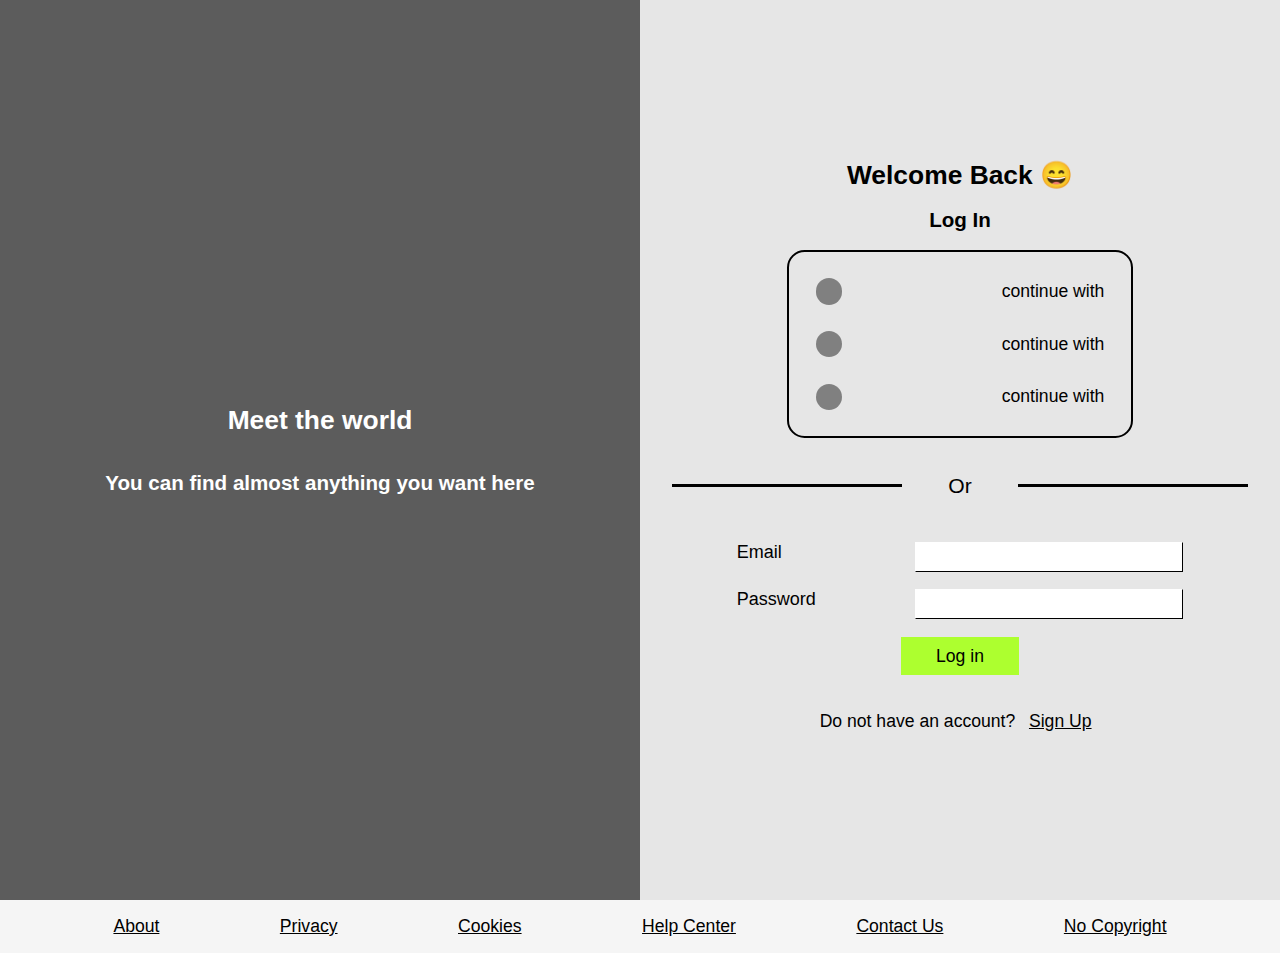
==== index.html @ dba64ed5 "cleaning main.html + post pure component" ====
<!DOCTYPE html>
<html lang="en">
  <head>
    <meta charset="UTF-8" />
    <meta http-equiv="X-UA-Compatible" content="IE=edge" />
    <meta name="viewport" content="width=device-width, initial-scale=1.0" />
    <link rel="stylesheet" href="./index.css" />
    <link rel="stylesheet" href="./styles/logIn.css" />
    <title>Social Unknown</title>
  </head>
  <body>
    <main class="main__log-in">
      <section class="main-left container">
        <h2>Meet the world</h2>
        <h3>You can find almost anything you want here</h3>
      </section>
      <section class="main-right container">
        <div class="main-right__sign-up" id="sign-up-container">
          <article class="main-right__log-in container">
            <h2>Explore the world</h2>
            <h3>Sign up</h3>
            <ul class="log-in__media-container">
              <li>
                <a href="" class="log-in__form-container__item">
                  <svg class="image-holder__small"></svg>
                  <span>continue with</span>
                </a>
              </li>
              <li>
                <a href="" class="log-in__form-container__item">
                  <svg class="image-holder__small"></svg>
                  <span>continue with</span>
                </a>
              </li>
              <li>
                <a href="" class="log-in__form-container__item">
                  <svg class="image-holder__small"></svg>
                  <span>continue with</span>
                </a>
              </li>
            </ul>
          </article>
          <div class="main-right__log-in container">
            <form action="" class="main-right__log-in__form container">
              <div class="log-in__form__input-container">
                <label for="">Email</label>
                <input
                  type="email"
                  name="email"
                  class="form__input-container__input"
                  autocomplete="off"
                />
              </div>
              <div class="log-in__form__input-container">
                <label for="">Password</label>
                <input
                  type="password"
                  name="password"
                  class="form__input-container__input"
                  autocomplete="off"
                />
              </div>
              <div class="log-in__form__input-container">
                <label for="">Repeat-Password</label>
                <input
                  type="password"
                  name="re-password"
                  class="form__input-container__input"
                  autocomplete="off"
                />
              </div>
              <button class="main-right__log-in__form__button">Sign Up</button>
            </form>
            <div>
              <span>Already have an account</span
              ><button class="sign-up-button">Log In</button>
            </div>
          </div>
        </div>
        <div class="flex__container">
          <article class="main-right__log-in container">
            <h2>Welcome Back 😄</h2>
            <h3>Log In</h3>
            <ul class="log-in__media-container">
              <li>
                <a href="" class="log-in__form-container__item">
                  <svg class="image-holder__small"></svg>
                  <span>continue with</span>
                </a>
              </li>
              <li>
                <a href="" class="log-in__form-container__item">
                  <svg class="image-holder__small"></svg>
                  <span>continue with</span>
                </a>
              </li>
              <li>
                <a href="" class="log-in__form-container__item">
                  <svg class="image-holder__small"></svg>
                  <span>continue with</span>
                </a>
              </li>
            </ul>
          </article>
          <div class="main-right__separator">Or</div>
          <div class="main-right__log-in container">
            <form action="" class="main-right__log-in__form container">
              <div class="log-in__form__input-container">
                <label for="">Email</label>
                <input
                  type="email"
                  name="email"
                  class="form__input-container__input"
                  autocomplete="off"
                />
              </div>
              <div class="log-in__form__input-container">
                <label for="">Password</label>
                <input
                  type="password"
                  name="password"
                  class="form__input-container__input"
                  autocomplete="off"
                />
              </div>
              <button class="main-right__log-in__form__button">Log in</button>
            </form>
            <div>
              <span>Do not have an account? </span>
              <button class="sign-up-button">Sign Up</button>
            </div>
          </div>
        </div>
      </section>
    </main>
    <footer class="footer">
      <a href="./pages/main.html">About</a>
      <a href="#">Privacy</a>
      <a href="#">Cookies</a>
      <a href="#">Help Center</a>
      <a href="#">Contact Us</a>
      <a href="#">No Copyright</a>
    </footer>
    <script src="scripts/landingPage.js"></script>
  </body>
</html>
---- index.css ----
* {
  margin: 0;
  padding: 0;
  border: 0;
  font-family: "Andika", sans-serif;
  box-sizing: border-box;
}
html {
  font-size: max(110%, 0.8vw);
}
body {
  background-color: var(--bg-color-secondary);
}
input,
button {
  font-size: inherit;
}
a {
  color: inherit;
  text-decoration: none;
}
:root {
  --bg-color-secondary: hsl(0, 0%, 90%);
  --bg-color-body: hsl(24, 100%, 50%);
  --border-container-color: hsl(0, 0%, 39%);
  --container-color: hsl(0, 0%, 85%);
  --font-color: hsl(0, 0%, 7%);
  --border-color: hsl(0, 0%, 7%);
  --font-color-optional: hsl(0, 0%, 100%);
  --footer-height: 3rem;
  --full-height-page: calc(100vh - var(--header-height));
  --header-height: 5rem;
  --header-svg-size: calc((var(--header-height) - 1rem));
  --svg-standard-size: 3rem;
  --width-limit: 80rem;
}
.main {
  display: flex;
  min-height: var(--full-height-page);
  max-width: var(--width-limit);
  position: relative;
  justify-content: center;
  gap: 1rem;
  margin: auto;
  padding: 1em 0;
}
.container {
  display: flex;
  flex-direction: column;
  align-items: center;
}
.menu-container {
  list-style: none;
  display: flex;
  flex-direction: column;
  justify-content: space-evenly;
  gap: 0.5rem;
}
.menu-header__title {
  font-size: 1.2em;
  font-weight: 400;
}
.flex {
  display: flex;
}
.flex__gap-sm {
  gap: 0.5rem;
}
.flex__gap-md {
  gap: 1rem;
}
.flex__gap-bg {
  gap: 2em;
}
.flex__row {
  flex-direction: row;
}
.flex__column {
  flex-direction: column;
}
.flex__sp-btw {
  justify-content: space-between;
}
.flex__sp-ard {
  justify-content: space-around;
}
.flex__item-start {
  align-items: start;
}
.flex__item-center {
  align-items: center;
}
.flex__container {
  display: flex;
  flex-direction: column;
  gap: 2em;
}
.width__full {
  width: 100%;
}
.svg-container__small {
  height: 1.5rem;
  width: 1.5rem;
  object-fit: contain;
}
.image-holder__small {
  height: 1.5rem;
  width: 1.5rem;
  background-color: gray;
  border-radius: 50%;
}
.image-holder__medium {
  height: 2rem;
  width: 2rem;
  background-color: gray;
  border-radius: 50%;
}
.image-holder {
  height: var(--svg-standard-size);
  width: var(--svg-standard-size);
  background-color: gray;
  border-radius: 50%;
}
.profile-image {
  margin: 0 1rem;
}
.profile-nickname{
  padding-left: 0.5rem;
  font-size: 0.9rem;
  font-weight: lighter;
}
.profile-nickname::before{
  content: "(";
}
.profile-nickname::after{
  content: ")";
}
.separator {
  position: relative;
}
.separator::after {
  content: "";
  width: 100%;
  height: 0.1rem;
  background-color: var(--border-color);
  bottom: -0.2rem;
  position: absolute;
}
.pd-left__md {
  padding-left: 1rem;
}
.pd-md {
  padding: 0.5rem;
}
.pd-sm {
  padding: 0.5rem;
}
.hamburger-btn {
  display: none;
  flex-direction: column;
  place-content: center;
  position: fixed;
  bottom: 0;
  right: 50%;
  transform: translate(50%, -15%);
  height: 3.5em;
  width: 3.5rem;
  background-color: var(--bg-color-secondary);
  border-radius: 50%;
  border: thin solid black;
  cursor: pointer;
  transition: 0.5s;
  z-index: 900;
}
.bar {
  width: 2rem;
  height: 3px;
  background-color: var(--bg-color-body);
  margin: 5px auto;
}
.hamburger-btn.open .bar:nth-child(1) {
  display: none;
}
.hamburger-btn.open .bar:nth-child(2) {
  transform: translateY(8px) rotate(45deg);
}
.hamburger-btn.open .bar:nth-child(3) {
  transform: translateY(-5px) rotate(-45deg);
}
/*-----------------header---------------*/
.current {
  background-color: var(--bg-color-secondary);
  border-radius: 0;
  height: var(--header-height);
  width: 4.5rem;
  display: flex;
  align-items: center;
}
.header {
  background-color: var(--bg-color-body);
  display: flex;
  justify-content: space-between;
  height: var(--header-height);
  padding: 0 1rem;
}
.header > a {
  display: flex;
  align-items: center;
}
.nav-log,
.nav-logo__alternative {
  height: calc(var(--header-height) - 1rem);
}
.nav-logo__alternative {
  display: none;
}
.logo:hover {
  height: 4.5rem;
}

.header__nav {
  position: relative;
  display: flex;
  justify-content: space-around;
  align-items: center;
  width: max(100%, 20rem);
  padding: 0 1rem;
}
.header__nav__navbar {
  display: flex;
  align-items: center;
  justify-content: space-evenly;
  list-style: none;
  min-width: 14rem;
  max-width: 20rem;
  gap: 1rem;
}
.navbar-item {
  background-color: var(--bg-color-secondary);
  border-radius: 50%;
  height: 4rem;
  width: 4rem;
  display: flex;
  align-items: center;
  justify-content: center;
  transition: transform 0.2s;
  cursor: pointer;
}
.navbar-item:not(.current):hover,
.navbar-item:not(.current):active {
  transform: scale(1.1);
}
.navbar-item__link {
  display: flex;
  align-items: center;
}
.navbar-item__text {
  display: none;
}
.current {
  background-color: var(--bg-color-secondary);
  border-radius: 0;
  height: var(--header-height);
  width: 4.5rem;
  display: flex;
  align-items: center;
}
.navbar-items.current svg {
  transform: scale(1.1);
}
.button-menu-responsive {
  display: none;
  background-color: var(--bg-color-secondary);
  border-radius: 50%;
}
.hidden-menu {
  display: none;
  position: fixed;
  min-height: 20rem;
  width: min(100%, 20rem);
  padding: 0.8rem 1rem;
  background-color: var(--bg-color-secondary);
  top: var(--header-height);
  right: 0;
  border-bottom: 0.3rem solid var(--border-container-color);
  border-left: 0.3rem solid var(--border-container-color);
  border-bottom-left-radius: 1.5em;
  z-index: 100;
}
.show {
  display: flex;
  flex-direction: column;
  justify-content: space-between;
  gap: 1rem;
}
.menu__item-link {
  display: flex;
  align-items: center;
  gap: 1rem;
}
.footer {
  font-size: 1em;
  display: flex;
  place-content: center space-evenly;
  flex-wrap: wrap;
  background-color: whitesmoke;
  width: 100%;
  gap: 0.4rem;
  height: var(--footer-height);
  text-decoration: underline;
}
@media (max-width: 500px) {
  .nav-log {
    display: none;
  }
  .nav-logo__alternative {
    display: block;
  }
  .navbar-item {
    width: 100%;
    border-radius: 0;
    background-color: var(--bg-color-body);
    color: var(--bg-color-secondary);
  }
  .navbar-item:not(.current):hover,
  .navbar-item:not(.current):active {
    background-color: var(--bg-color-secondary);
    color: var(--font-color);
  }
  .navbar-item:not(.current):active .navbar-item__link {
    stroke: var(--font-color);
  }
  .navbar-items:not(.current):hover .navbar-item__link {
    stroke: var(--bg-color-body);
  }
  .navbar-item__link {
    gap: 1.5rem;
  }
  .navbar-item__text {
    display: block;
  }
}
@media (max-width: 650px) {
  .main__container-right {
    display: none;
  }
}
@media (max-width: 850px) {
  .header__nav {
    justify-content: space-evenly;
  }
  .header__nav__navbar {
    display: none;
    position: fixed;
    top: var(--header-height);
    left: 0;
    right: 0;
    bottom: 0;
    flex-direction: column;
    height: calc(100vh - var(--header-height));
    max-width: none;
    padding: 1rem 0;
    align-items: center;
    background-color: var(--bg-color-body);
    z-index: 999;
  }
  .show-navbar {
    display: flex;
  }
  .navbar-item__link-svg {
    background-color: var(--bg-color-secondary);
    border-radius: 50%;
    padding: 0.3rem;
  }
  .navbar-item {
    width: 100%;
    border-radius: 0;
    background-color: var(--bg-color-body);
    color: var(--bg-color-secondary);
  }
  .navbar-item:not(.current):hover,
  .navbar-item:not(.current):active {
    background-color: var(--bg-color-secondary);
    color: var(--font-color);
  }
  .navbar-item:not(.current):active .navbar-item__link-svg {
    stroke: var(--font-color);
  }
  .navbar-item:not(.current):hover .navbar-item__link-svg {
    stroke: var(--bg-color-body);
  }
  .navbar-item__link {
    gap: 1.5rem;
  }
  .navbar-item__text {
    display: block;
  }
  .button-menu-responsive {
    display: block;
  }
}
@media (max-width: 1050px) {
  .hamburger-btn {
    display: flex;
  }
  .main__container-left {
    display: none;
  }
  .show-menu-left {
    display: flex;
    width: 100%;
    position: fixed;
    min-height: 100vh;
    height: 100vh;
    top: 0;
    bottom: 0;
    left: 0;
    right: 0;
    overflow-y: auto;
    background-color: var(--container-color);
    z-index: 100;
  }
}
@media (min-width: 1440px) {
  .header {
    justify-content: space-around;
  }
}
---- styles/logIn.css ----
.header {
  display: none;
}
.main__log-in{
  display: flex;
  min-height: 100vh;
  position: relative;
}
.main-left,
.main-right {
  position: relative;
  width: 50%;
}
.main-left {
  background: url("https://images.unsplash.com/photo-1511632765486-a01980e01a18?ixlib=rb-4.0.3&ixid=MnwxMjA3fDB8MHxwaG90by1wYWdlfHx8fGVufDB8fHx8&auto=format&fit=crop&w=870&q=80")
    center no-repeat;
  background-size: cover;
  display: flex;
  flex-wrap: wrap;
  align-items: center;
  justify-content: center;
  gap: 2em;
  color: white;
}
.main-left > * {
  position: relative;
  z-index: 1;
}
.main-left::after {
  content: "";
  position: absolute;
  background-color: black;
  height: 100%;
  width: 100%;
  opacity: 0.6;
}
.main-right {
  padding: 1em 0;
  justify-content: center;
  gap: 1em;
}
.main-right > * {
  width: 90%;
  justify-content: space-evenly;
}
.main-right__sign-up {
  display: flex;
  flex-direction: column;
  background-color: whitesmoke;
  height: 100%;
  width: 100%;
  position: absolute;
  top: 0;
  opacity: 0;
  transition: 0.2s;
  pointer-events: none;
}
.main-right__sign-up.open {
  opacity: 1;
  z-index: 1;
  pointer-events: all;
  color: black;
}
.sign-up-button {
  font-size: inherit;
  border: 0;
  cursor: pointer;
  text-decoration: underline;
  padding: 0.5rem;
  background-color: transparent;
}
.main-right__log-in {
  gap: 1rem;
}
.log-in__media-container {
  border: 0.15em solid black;
  border-radius: 1rem;
  list-style: none;
  padding: 1em;
  width: 60%;
  display: flex;
  flex-direction: column;
  gap: 0.5rem;
}
.log-in__form-container__item {
  display: flex;
  align-items: center;
  gap: 0.5rem;
  justify-content: space-between;
  padding: 0.5rem;
  border-radius: 0.5rem;
}
.log-in__form-container__item:hover,
.log-in__form-container__item:active {
  background-color: whitesmoke;
}
.log-in__form-container__item:hover,
.log-in__form-container__item:active a {
  color: black;
}
.main-right__separator {
  font-size: 1.2em;
  font-weight: 300;
  display: grid;
  place-items: center;
  position: relative;
}
.main-right__separator::before,
.main-right__separator::after {
  content: "";
  height: 0.2rem;
  width: 40%;
  position: absolute;
  background-color: black;
}
.main-right__separator::before {
  left: 0;
}
.main-right__separator::after {
  right: 0;
}
.main-right__log-in__form {
  padding: 0.5rem;
  width: 100%;
  gap: 1rem;
}
.log-in__form__input-container {
  display: flex;
  justify-content: space-between;
  flex-wrap: wrap;
  font-size: large;
  width: 80%;
}
.form__input-container__input {
  width: max(8rem, 60%);
  font-size: inherit;
  padding: 0.2rem 0.4rem;
  border-right: thin solid black;
  border-bottom: thin solid black;
  border-top: thin solid transparent;
  border-left: thin solid transparent;
  outline: 0;
  transition: 0.3s;
}
.form__input-container__input:focus {
  border: thin solid black;
}
.main-right__log-in__form__button {
  font-size: inherit;
  border: 0;
  padding: 0.5rem 2rem;
  background-color: greenyellow;
}
.footer {
  font-size: 1em;
  display: flex;
  place-content: center space-evenly;
  flex-wrap: wrap;
  background-color: whitesmoke;
  width: 100%;
  gap: 0.4rem;
  height: var(--footer-height);
  text-decoration: underline;
}
@media (max-width: 750px) {
  .main-left {
    position: absolute;
    width: 100%;
    height: 100%;
  }
  .main-left > * {
    display: none;
  }
  .main-right {
    width: 100%;
  }
  .main-right > * {
    color: white;
  }
  .log-in__media-container {
    width: max(80%, 14rem);
  }
}
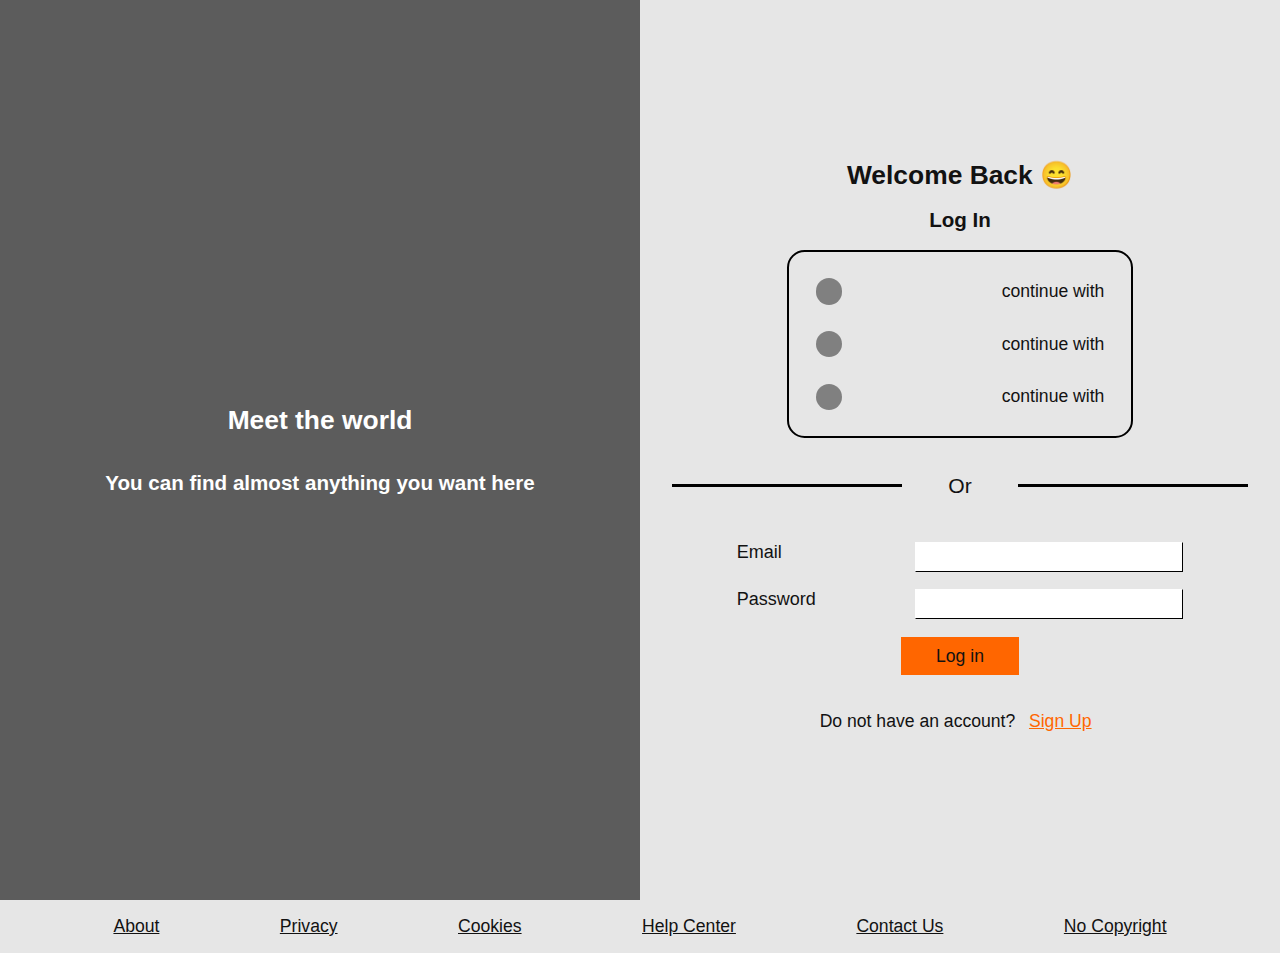
==== commit f60e2070: "styles index page fixed" ====
--- a/index.html
+++ b/index.html
@@ -10,13 +10,15 @@
   </head>
   <body>
     <main class="main__log-in">
-      <section class="main-left container">
+      <section class="main-left flex flex__column flex__sp-evl">
         <h2>Meet the world</h2>
         <h3>You can find almost anything you want here</h3>
       </section>
-      <section class="main-right container">
+      <section class="main-right flex flex__item-center">
         <div class="main-right__sign-up" id="sign-up-container">
-          <article class="main-right__log-in container">
+          <article
+            class="main-right__log-in flex flex__item-center flex__column"
+          >
             <h2>Explore the world</h2>
             <h3>Sign up</h3>
             <ul class="log-in__media-container">
@@ -40,8 +42,11 @@
               </li>
             </ul>
           </article>
-          <div class="main-right__log-in container">
-            <form action="" class="main-right__log-in__form container">
+          <div class="main-right__log-in flex flex__item-center flex__column">
+            <form
+              action=""
+              class="main-right__log-in__form flex flex__item-center flex__column"
+            >
               <div class="log-in__form__input-container">
                 <label for="">Email</label>
                 <input
@@ -78,7 +83,9 @@
           </div>
         </div>
         <div class="flex__container">
-          <article class="main-right__log-in container">
+          <article
+            class="main-right__log-in flex flex__column flex__item-center flex__sp-center"
+          >
             <h2>Welcome Back 😄</h2>
             <h3>Log In</h3>
             <ul class="log-in__media-container">
@@ -103,8 +110,11 @@
             </ul>
           </article>
           <div class="main-right__separator">Or</div>
-          <div class="main-right__log-in container">
-            <form action="" class="main-right__log-in__form container">
+          <div class="main-right__log-in flex flex__item-center flex__column">
+            <form
+              action=""
+              class="main-right__log-in__form flex flex__column flex__item-center"
+            >
               <div class="log-in__form__input-container">
                 <label for="">Email</label>
                 <input
--- a/index.css
+++ b/index.css
@@ -10,6 +10,14 @@
 }
 body {
   background-color: var(--bg-color-secondary);
+  color: var(--font-color);
+}
+body.dark-mode {
+  --bg-color-secondary: hsl(0, 0%, 11%);
+  --border-color: hsl(0, 0%, 82%);
+  --container-color: hsl(0, 0%, 25%);
+  --font-color: hsl(0, 0%, 100%);
+  --font-color-optional: hsl(0, 0%, 0%);
 }
 input,
 button {
@@ -18,6 +26,9 @@
 a {
   color: inherit;
   text-decoration: none;
+}
+.footer__a {
+  text-decoration: underline;
 }
 :root {
   --bg-color-secondary: hsl(0, 0%, 90%);
@@ -25,6 +36,7 @@
   --border-container-color: hsl(0, 0%, 39%);
   --container-color: hsl(0, 0%, 85%);
   --font-color: hsl(0, 0%, 7%);
+  --font-color-static: hsl(0, 0%, 7%);
   --border-color: hsl(0, 0%, 7%);
   --font-color-optional: hsl(0, 0%, 100%);
   --footer-height: 3rem;
@@ -44,17 +56,12 @@
   margin: auto;
   padding: 1em 0;
 }
-.container {
-  display: flex;
-  flex-direction: column;
-  align-items: center;
-}
 .menu-container {
   list-style: none;
   display: flex;
   flex-direction: column;
   justify-content: space-evenly;
-  gap: 0.5rem;
+  gap: 0.8rem;
 }
 .menu-header__title {
   font-size: 1.2em;
@@ -78,12 +85,19 @@
 .flex__column {
   flex-direction: column;
 }
+.flex__sp-center {
+  justify-content: center;
+}
 .flex__sp-btw {
   justify-content: space-between;
 }
 .flex__sp-ard {
   justify-content: space-around;
 }
+.flex__sp-evl {
+  justify-content: space-around;
+}
+
 .flex__item-start {
   align-items: start;
 }
@@ -95,8 +109,20 @@
   flex-direction: column;
   gap: 2em;
 }
+.flex__wrap {
+  flex-wrap: wrap;
+}
+.width__90 {
+  width: 90%;
+}
 .width__full {
   width: 100%;
+}
+.width__md {
+  width: 50%;
+}
+.margin__all-right {
+  margin-right: auto;
 }
 .svg-container__small {
   height: 1.5rem;
@@ -124,15 +150,15 @@
 .profile-image {
   margin: 0 1rem;
 }
-.profile-nickname{
+.profile-nickname {
   padding-left: 0.5rem;
   font-size: 0.9rem;
   font-weight: lighter;
 }
-.profile-nickname::before{
+.profile-nickname::before {
   content: "(";
 }
-.profile-nickname::after{
+.profile-nickname::after {
   content: ")";
 }
 .separator {
@@ -140,20 +166,79 @@
 }
 .separator::after {
   content: "";
-  width: 100%;
+  width: 90%;
   height: 0.1rem;
   background-color: var(--border-color);
   bottom: -0.2rem;
   position: absolute;
+  left: 50%;
+  transform: translate(-50%, -50%);
+}
+.border__radius-sm {
+  border-radius: 0.5rem;
+}
+.bg__primary {
+  background-color: var(--bg-color-body);
+}
+.bg__container {
+  background-color: var(--container-color);
+}
+.color-text {
+  color: var(--font-color);
+}
+.container__bg-main {
+  background-color: var(--bg-color-secondary);
+}
+.container__bg-container {
+  background-color: var(--container-color);
+}
+.cursor__pointer {
+  cursor: pointer;
+}
+.pd-top__bg {
+  padding-top: 1.5rem;
+}
+.pd-top__md {
+  padding-top: 1rem;
 }
 .pd-left__md {
   padding-left: 1rem;
 }
 .pd-md {
-  padding: 0.5rem;
+  padding: 1rem;
 }
 .pd-sm {
   padding: 0.5rem;
+}
+.text-center {
+  text-align: center;
+}
+.user__active,
+.user__offline {
+  height: 0.8rem;
+  width: 0.8rem;
+  border-radius: 50%;
+  left: 70%;
+  top: 0;
+  position: absolute;
+}
+.user__active {
+  background-color: rgb(33, 224, 33);
+}
+.user__offline {
+  background-color: rgb(197, 194, 194);
+}
+.user__image-sm {
+  height: 3rem;
+  width: 3rem;
+  object-fit: cover;
+  border-radius: 50%;
+}
+.user__image-smaller {
+  height: 2rem;
+  width: 2rem;
+  object-fit: cover;
+  border-radius: 50%;
 }
 .hamburger-btn {
   display: none;
@@ -202,20 +287,15 @@
   justify-content: space-between;
   height: var(--header-height);
   padding: 0 1rem;
+  gap: 5rem;
 }
 .header > a {
   display: flex;
   align-items: center;
 }
-.nav-log,
-.nav-logo__alternative {
+.logo-container img {
   height: calc(var(--header-height) - 1rem);
-}
-.nav-logo__alternative {
-  display: none;
-}
-.logo:hover {
-  height: 4.5rem;
+  width: auto;
 }
 
 .header__nav {
@@ -223,7 +303,7 @@
   display: flex;
   justify-content: space-around;
   align-items: center;
-  width: max(100%, 20rem);
+  width: max(60%, 20rem);
   padding: 0 1rem;
 }
 .header__nav__navbar {
@@ -290,32 +370,99 @@
 .show {
   display: flex;
   flex-direction: column;
-  justify-content: space-between;
+  /* justify-content: space-between; */
   gap: 1rem;
 }
 .menu__item-link {
   display: flex;
   align-items: center;
   gap: 1rem;
-}
-.footer {
-  font-size: 1em;
-  display: flex;
-  place-content: center space-evenly;
-  flex-wrap: wrap;
-  background-color: whitesmoke;
-  width: 100%;
-  gap: 0.4rem;
-  height: var(--footer-height);
-  text-decoration: underline;
-}
+  padding: 0.3rem;
+  border-radius: 0.5rem;
+  cursor: pointer;
+}
+.menu__item-link:not(.notHover):hover {
+  background-color: var(--bg-color-body);
+}
+.to-hover:hover {
+  background-color: var(--bg-color-body);
+}
+
+.to-hover:hover > svg,
+.to-hover:hover > img {
+  transition: filter 0.2s;
+  filter: invert(100%) sepia(0%) saturate(0%) hue-rotate(142deg)
+    brightness(105%) contrast(102%);
+}
+.to-hover:hover > img {
+  transition: none;
+}
+.menu-dark-mode__bg {
+  width: 3em;
+  height: 1.4em;
+  background-color: var(--bg-color-body);
+  border-radius: 0.8rem;
+}
+.menu-dark-mode__button {
+  width: 1.4em;
+  height: 1.4em;
+  background-color: white;
+  border-radius: 0.8rem;
+  transition: 0.3s;
+}
+.menu-dark-mode__button.on {
+  transform: translateX(115%);
+}
+/*--------------Main Containers------------*/
+
+[class^="main__container"] {
+  min-width: 25%;
+  height: max(20rem, 80vh);
+  overflow-y: auto;
+}
+[class^="main__container"]::-webkit-scrollbar {
+  background-color: transparent;
+  width: 0.4rem;
+}
+[class^="main__container"]::-webkit-scrollbar-thumb {
+  background-color: var(--bg-color-body);
+  border-radius: 0.5rem;
+}
+.main__container-left {
+  display: flex;
+  justify-content: space-around;
+}
+.menu-left__item-logo {
+  width: 2rem;
+  height: 2rem;
+  object-fit: contain;
+}
+
+.form__input-container {
+  display: flex;
+}
+.form__input {
+  padding: 0.2rem;
+  outline: transparent;
+  border: none;
+  width: max(10rem, 80%);
+}
+.form__button {
+  background-color: var(--bg-color-body);
+  color: var(--font-color-optional);
+  padding: 0.2rem 0.4rem;
+}
+.hidden__menu-grid {
+  display: grid;
+  grid-template-columns: repeat(2, 1fr);
+  grid-template-rows: repeat(2, 1fr);
+}
+
+.hidden__menu-img {
+  grid-row: span 2;
+}
+
 @media (max-width: 500px) {
-  .nav-log {
-    display: none;
-  }
-  .nav-logo__alternative {
-    display: block;
-  }
   .navbar-item {
     width: 100%;
     border-radius: 0;
--- a/styles/logIn.css
+++ b/styles/logIn.css
@@ -1,7 +1,7 @@
 .header {
   display: none;
 }
-.main__log-in{
+.main__log-in {
   display: flex;
   min-height: 100vh;
   position: relative;
@@ -68,6 +68,7 @@
   text-decoration: underline;
   padding: 0.5rem;
   background-color: transparent;
+  color: var(--bg-color-body);
 }
 .main-right__log-in {
   gap: 1rem;
@@ -149,14 +150,14 @@
   font-size: inherit;
   border: 0;
   padding: 0.5rem 2rem;
-  background-color: greenyellow;
+  background-color: var(--bg-color-body);
+  color: var(--primary-color);
 }
 .footer {
   font-size: 1em;
   display: flex;
   place-content: center space-evenly;
   flex-wrap: wrap;
-  background-color: whitesmoke;
   width: 100%;
   gap: 0.4rem;
   height: var(--footer-height);
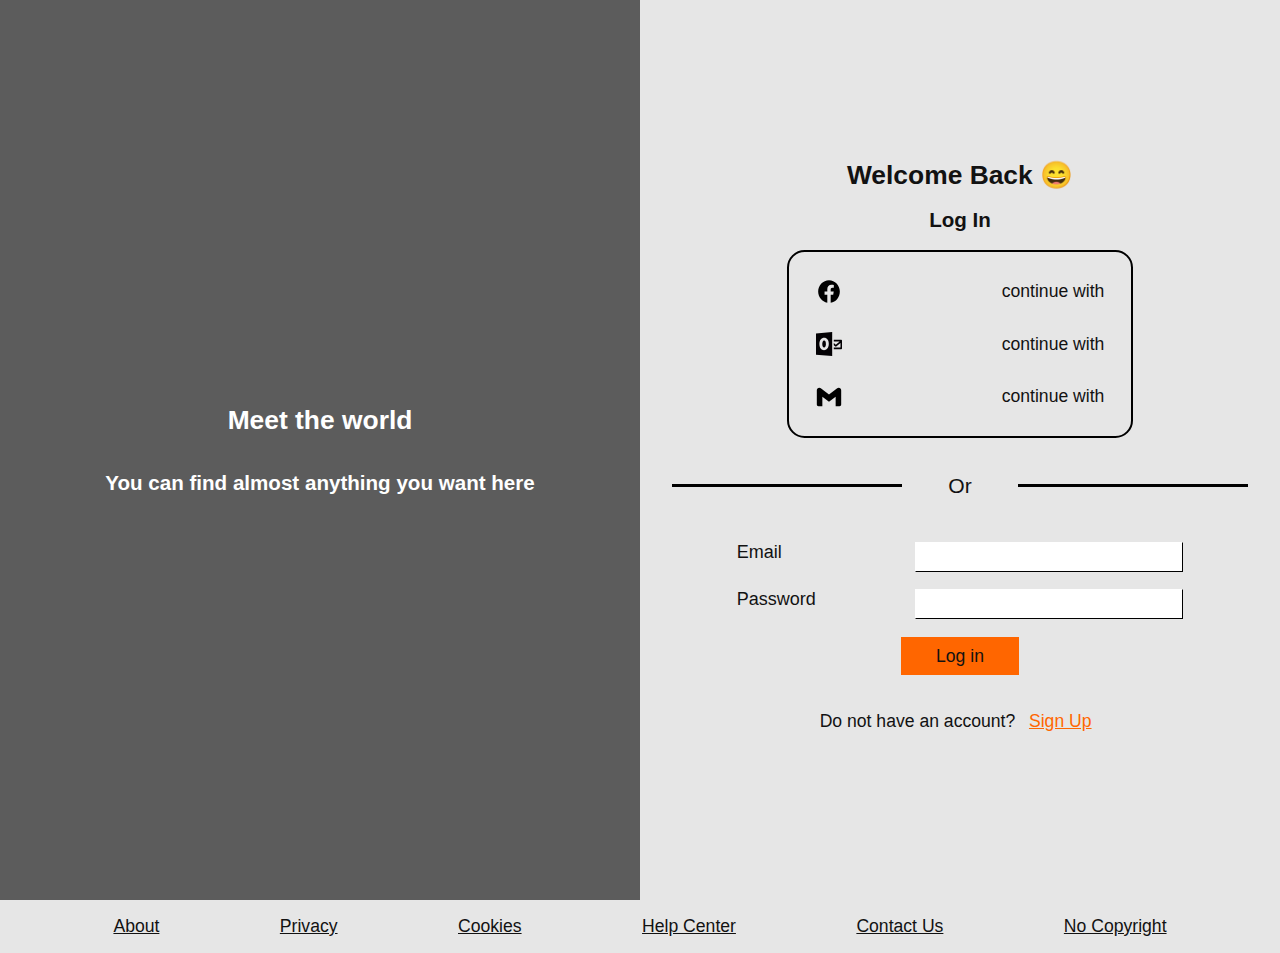
==== commit 879f8516: "img updated" ====
--- a/index.html
+++ b/index.html
@@ -24,19 +24,31 @@
             <ul class="log-in__media-container">
               <li>
                 <a href="" class="log-in__form-container__item">
-                  <svg class="image-holder__small"></svg>
+                  <img
+                    src="./assets/svg/facebook.svg"
+                    class="svg-container__small"
+                    alt=""
+                  />
                   <span>continue with</span>
                 </a>
               </li>
               <li>
                 <a href="" class="log-in__form-container__item">
-                  <svg class="image-holder__small"></svg>
+                  <img
+                    src="./assets/svg/outlook.svg"
+                    class="svg-container__small"
+                    alt=""
+                  />
                   <span>continue with</span>
                 </a>
               </li>
               <li>
                 <a href="" class="log-in__form-container__item">
-                  <svg class="image-holder__small"></svg>
+                  <img
+                    src="./assets/svg/gmail.svg"
+                    class="svg-container__small"
+                    alt=""
+                  />
                   <span>continue with</span>
                 </a>
               </li>
@@ -91,19 +103,31 @@
             <ul class="log-in__media-container">
               <li>
                 <a href="" class="log-in__form-container__item">
-                  <svg class="image-holder__small"></svg>
+                  <img
+                    src="./assets/svg/facebook.svg"
+                    class="svg-container__small"
+                    alt=""
+                  />
                   <span>continue with</span>
                 </a>
               </li>
               <li>
                 <a href="" class="log-in__form-container__item">
-                  <svg class="image-holder__small"></svg>
+                  <img
+                    src="./assets/svg/outlook.svg"
+                    class="svg-container__small"
+                    alt=""
+                  />
                   <span>continue with</span>
                 </a>
               </li>
               <li>
                 <a href="" class="log-in__form-container__item">
-                  <svg class="image-holder__small"></svg>
+                  <img
+                    src="./assets/svg/gmail.svg"
+                    class="svg-container__small"
+                    alt=""
+                  />
                   <span>continue with</span>
                 </a>
               </li>
--- a/index.css
+++ b/index.css
@@ -67,6 +67,18 @@
   font-size: 1.2em;
   font-weight: 400;
 }
+.overflow-x {
+  overflow-x: auto;
+}
+.overflow-y {
+  overflow-y: auto;
+}
+.grid {
+  display: grid;
+}
+.place-items-center {
+  place-items: center;
+}
 .flex {
   display: flex;
 }
@@ -112,17 +124,35 @@
 .flex__wrap {
   flex-wrap: wrap;
 }
+.height__full {
+  height: 100%;
+}
+.width__30 {
+  width: 30%;
+}
+.width__40 {
+  width: 40%;
+}
+.width__md {
+  width: 50%;
+}
+.width__60 {
+  width: 60%;
+}
+.width__70 {
+  width: 70%;
+}
 .width__90 {
   width: 90%;
 }
 .width__full {
   width: 100%;
 }
-.width__md {
-  width: 50%;
-}
 .margin__all-right {
   margin-right: auto;
+}
+.margin__all-left {
+  margin-left: auto;
 }
 .svg-container__small {
   height: 1.5rem;
@@ -212,6 +242,9 @@
 }
 .text-center {
   text-align: center;
+}
+.relative {
+  position: relative;
 }
 .user__active,
 .user__offline {
@@ -255,7 +288,7 @@
   border: thin solid black;
   cursor: pointer;
   transition: 0.5s;
-  z-index: 900;
+  z-index: 999;
 }
 .bar {
   width: 2rem;
@@ -284,10 +317,13 @@
 .header {
   background-color: var(--bg-color-body);
   display: flex;
-  justify-content: space-between;
+  justify-content: center;
   height: var(--header-height);
   padding: 0 1rem;
   gap: 5rem;
+  position: sticky;
+  top: 0;
+  z-index: 1;
 }
 .header > a {
   display: flex;
@@ -297,11 +333,13 @@
   height: calc(var(--header-height) - 1rem);
   width: auto;
 }
-
+.width__limit {
+  max-width: var(--width-limit);
+}
 .header__nav {
   position: relative;
   display: flex;
-  justify-content: space-around;
+  justify-content: space-between;
   align-items: center;
   width: max(60%, 20rem);
   padding: 0 1rem;
@@ -431,6 +469,8 @@
 .main__container-left {
   display: flex;
   justify-content: space-around;
+  position: sticky;
+  top: var(--header-height);
 }
 .menu-left__item-logo {
   width: 2rem;
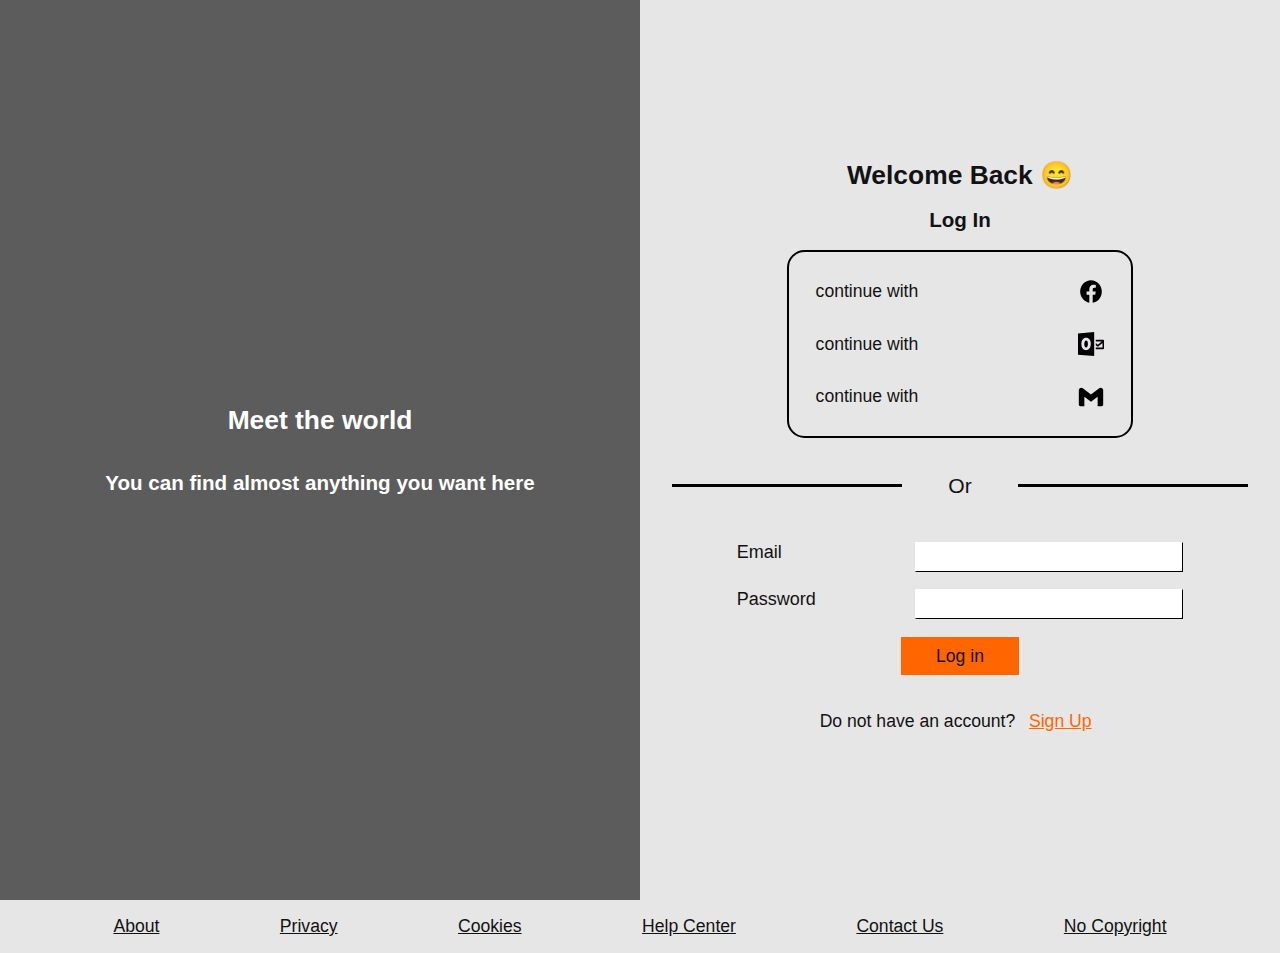
==== commit bb6af268: "images + svg colors change" ====
--- a/index.html
+++ b/index.html
@@ -24,32 +24,32 @@
             <ul class="log-in__media-container">
               <li>
                 <a href="" class="log-in__form-container__item">
+                  <span>continue with</span>
                   <img
                     src="./assets/svg/facebook.svg"
                     class="svg-container__small"
                     alt=""
                   />
-                  <span>continue with</span>
                 </a>
               </li>
               <li>
                 <a href="" class="log-in__form-container__item">
+                  <span>continue with</span>
                   <img
                     src="./assets/svg/outlook.svg"
                     class="svg-container__small"
                     alt=""
                   />
-                  <span>continue with</span>
                 </a>
               </li>
               <li>
                 <a href="" class="log-in__form-container__item">
+                  <span>continue with</span>
                   <img
                     src="./assets/svg/gmail.svg"
                     class="svg-container__small"
                     alt=""
                   />
-                  <span>continue with</span>
                 </a>
               </li>
             </ul>
@@ -103,32 +103,32 @@
             <ul class="log-in__media-container">
               <li>
                 <a href="" class="log-in__form-container__item">
+                  <span>continue with</span>
                   <img
                     src="./assets/svg/facebook.svg"
                     class="svg-container__small"
                     alt=""
                   />
-                  <span>continue with</span>
                 </a>
               </li>
               <li>
                 <a href="" class="log-in__form-container__item">
+                  <span>continue with</span>
                   <img
                     src="./assets/svg/outlook.svg"
                     class="svg-container__small"
                     alt=""
                   />
-                  <span>continue with</span>
                 </a>
               </li>
               <li>
                 <a href="" class="log-in__form-container__item">
+                  <span>continue with</span>
                   <img
                     src="./assets/svg/gmail.svg"
                     class="svg-container__small"
                     alt=""
                   />
-                  <span>continue with</span>
                 </a>
               </li>
             </ul>
--- a/index.css
+++ b/index.css
@@ -429,11 +429,13 @@
 .to-hover:hover > svg,
 .to-hover:hover > img {
   transition: filter 0.2s;
-  filter: invert(100%) sepia(0%) saturate(0%) hue-rotate(142deg)
-    brightness(105%) contrast(102%);
+  filter: invert(100%) sepia(97%) saturate(13%) hue-rotate(237deg)
+    brightness(104%) contrast(104%);
 }
 .to-hover:hover > img {
   transition: none;
+  filter: contrast(0) sepia(100%) hue-rotate(116deg) brightness(1.4)
+    saturate(0.28);
 }
 .menu-dark-mode__bg {
   width: 3em;
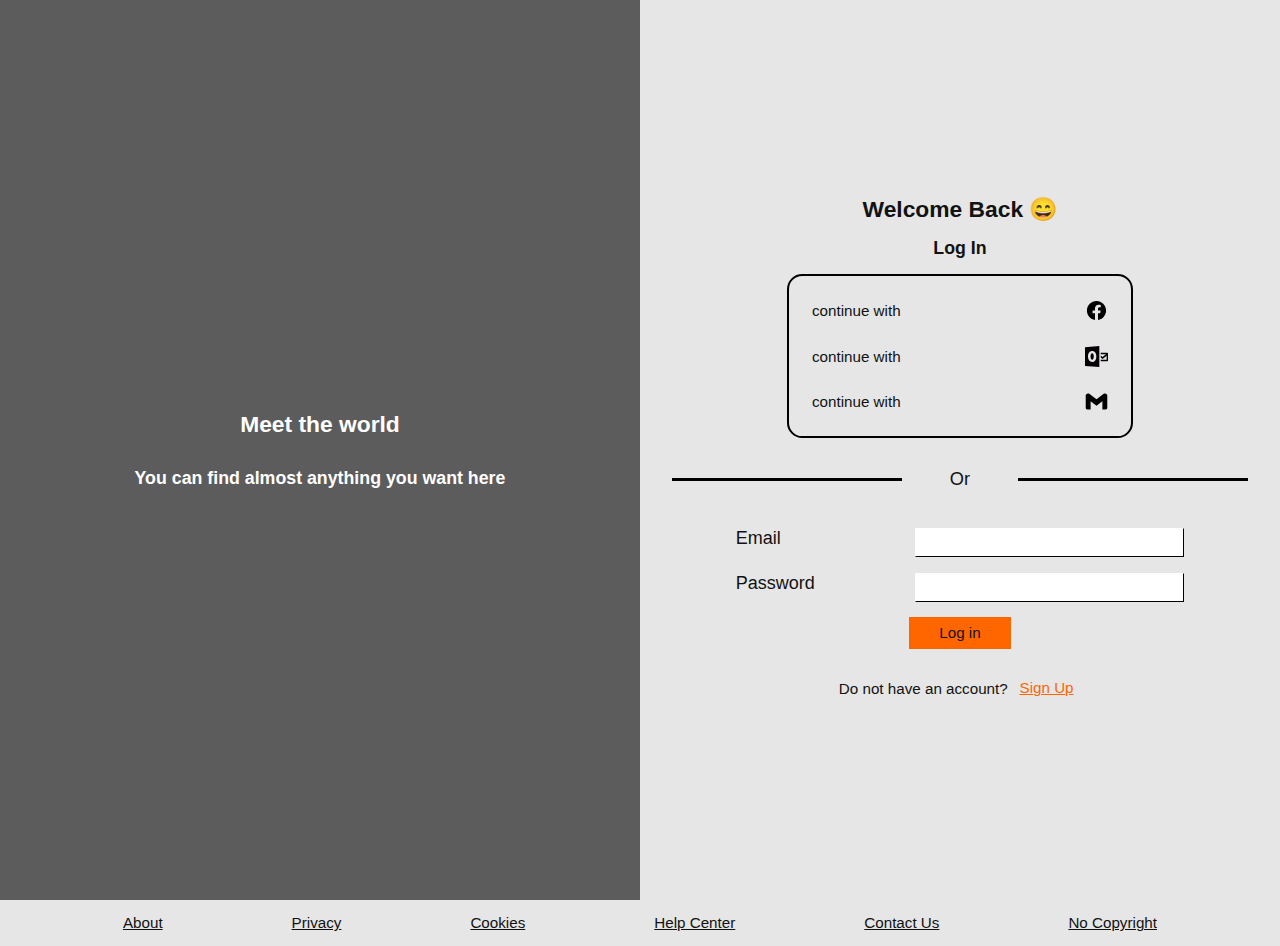
==== commit 69cea5ce: "mainpage redirect" ====
--- a/index.html
+++ b/index.html
@@ -157,7 +157,13 @@
                   autocomplete="off"
                 />
               </div>
-              <button class="main-right__log-in__form__button">Log in</button>
+              <a
+                id="button-log-in"
+                class="main-right__log-in__form__button"
+                type="submit"
+              >
+                Log in
+              </a>
             </form>
             <div>
               <span>Do not have an account? </span>
@@ -168,7 +174,7 @@
       </section>
     </main>
     <footer class="footer">
-      <a href="./pages/main.html">About</a>
+      <a href="#">About</a>
       <a href="#">Privacy</a>
       <a href="#">Cookies</a>
       <a href="#">Help Center</a>
--- a/index.css
+++ b/index.css
@@ -2,11 +2,11 @@
   margin: 0;
   padding: 0;
   border: 0;
+  box-sizing: border-box;
+}
+html {
+  font-size: clamp(0.95rem, 1vw, 1rem);
   font-family: "Andika", sans-serif;
-  box-sizing: border-box;
-}
-html {
-  font-size: max(110%, 0.8vw);
 }
 body {
   background-color: var(--bg-color-secondary);
@@ -20,8 +20,10 @@
   --font-color-optional: hsl(0, 0%, 0%);
 }
 input,
+textarea,
 button {
   font-size: inherit;
+  font-family: inherit;
 }
 a {
   color: inherit;
